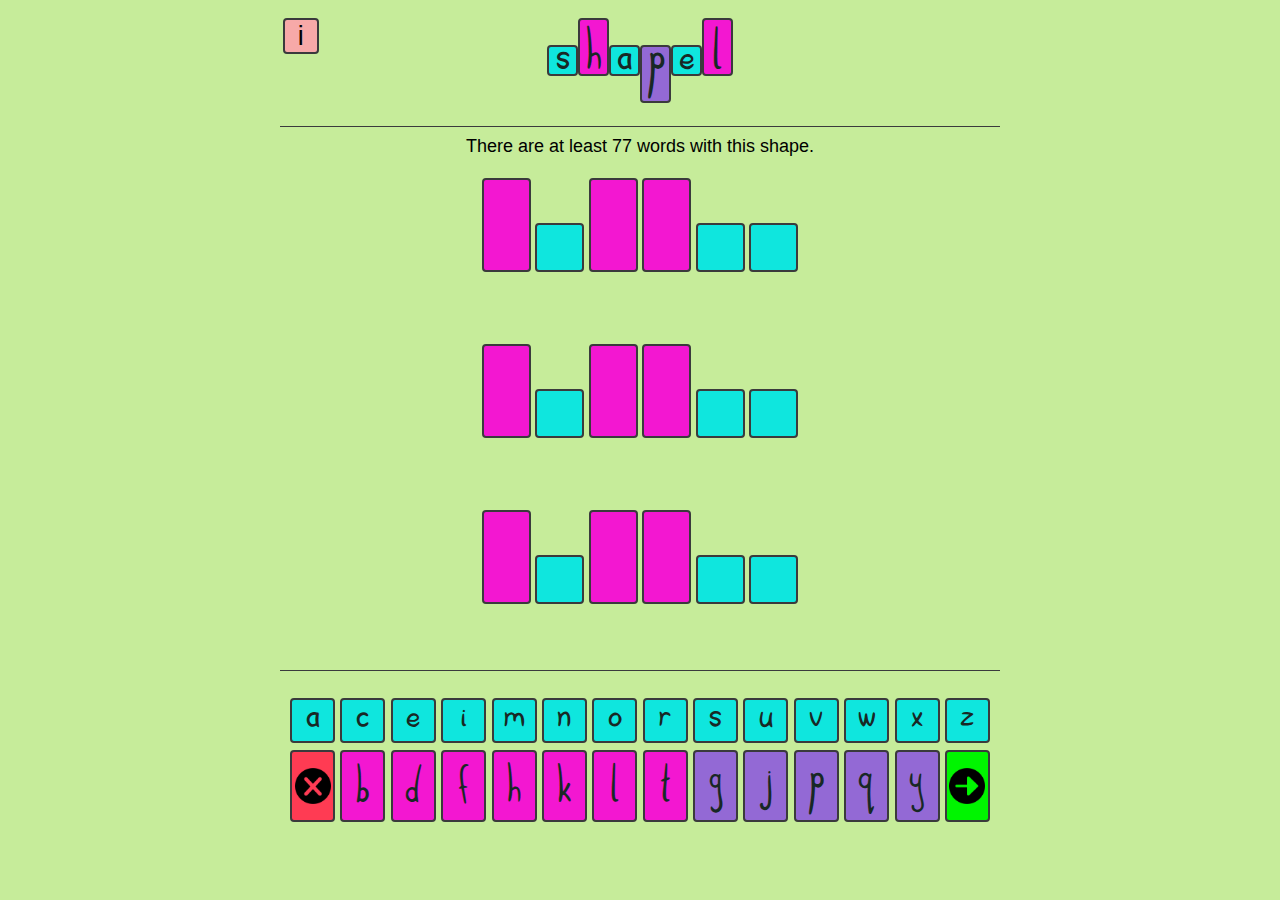
==== shapel-random.html @ eebecb9c "Shapel Prototype" ====
<!DOCTYPE html>
<html lang="en">
<head>
    <meta charset="UTF-8">
    <meta name="viewport" content="width=device-width, initial-scale=1.0">
    <title>shapel</title>

    <script type="module" src="js/main.js"></script>

    <link rel="stylesheet" href="css/styles.css"/>
    <link rel="stylesheet" href="https://cdnjs.cloudflare.com/ajax/libs/animate.css/4.1.1/animate.min.css"/>
</head>
<body>
    <div id="container">
        <div id="game">
            <header>
                <div class="info-container"><button id="info-button">i</button></div>
                <div class="title-container">
                    <div class="logo-small">s</div>
                    <div class="logo-high">h</div>
                    <div class="logo-small">a</div>
                    <div class="logo-low">p</div>
                    <div class="logo-small">e</div>
                    <div class="logo-high">l</div>
                </div>
            </header>
            
            <!-- Hidden rules box -->
            <div id="info-box" class="info-box">
                <div class="info-box-content">
                    <span class="close">&times;</span>
                    <h3>How to play shapel</h3>
                    <p>Guess a hidden word from its shape!</p>
                    <ul>
                        <li>The answer will be a <u>common Australian-English</u> word that is <u>not</u> a proper noun, acronym, or plural.</li>
                        <li>Only letters with the correct shape can go in a slot, e.g. <b style="background-color: rgb(243, 23, 209);">_b_</b> in a tall slot, <b style="background-color: rgb(147, 105, 213);">_y_</b> in 
                            a low slot and <b style="background-color: rgb(15, 230, 222);">_a_</b> in a small slot.</li>
                        <li>A guess doesn't need to be a real word.</li>
                        <li>Letters will change to <b style="background-color: rgb(255, 209, 102); border: 2px;">yellow</b> if they are <u>in the word</u> - sorry, no right-place clues here!</li>
                        <li>If you get the <b style="background-color: rgb(90, 255, 21);">correct word</b>, your score will go up: 4pts for 1 guess, 3pts for 2 guesses, 2pts for 3 guesses.</li>
                        <li>If you don't get the word, but you guessed something with all the right letters, you get 1 pity point.</li>
                        <li>The 'number of words with this shape' clue is an estimation based on our custom word-list, you might know more words than the number says!</li>
                        <li>There is a <b>new word</b> every day at midnight.</li>
                        <!-- <u>2pm Australian time</u> (GMT+11). -->
                    </ul>
                </div>
            </div>

            <div id="word-stats">There are x words with this shape.</div>

            <div id="board-container">
                <div id="board"></div>
            </div>
            
            <div id="replaceable-section">
                <div id="phone-kb" class="keyboard-container">
                    <div class="keyboard-row">
                        <button data-key="a">a</button>
                        <button data-key="c">c</button>
                        <button data-key="e">e</button>
                        <button data-key="i">i</button>
                        <button data-key="m">m</button>
                        <button data-key="n">n</button>
                        <button data-key="o">o</button>
                    </div>
                    <div class="keyboard-row">
                        <button data-key="r">r</button>
                        <button data-key="s">s</button>
                        <button data-key="u">u</button>
                        <button data-key="v">v</button>
                        <button data-key="w">w</button>
                        <button data-key="x">x</button>
                        <button data-key="z">z</button>
                    </div>
                    <div class="keyboard-row">
                        <button data-key="b">b</button>
                        <button data-key="d">d</button>
                        <button data-key="f">f</button>
                        <button data-key="h">h</button>
                        <button data-key="k">k</button>
                        <button data-key="l">l</button>
                        <button data-key="t">t</button>
                    </div>
                    <div class="keyboard-row">
                        <button data-key="del" class="delete-button"></button>
                        <button data-key="g">g</button>
                        <button data-key="j">j</button>
                        <button data-key="p">p</button>
                        <button data-key="q">q</button>
                        <button data-key="y">y</button>
                        <button data-key="enter" class="submit-button"></button>
                    </div>
                </div>
                <div id="desktop-kb" class="keyboard-container">
                    <div class="keyboard-row">
                        <button data-key="a">a</button>
                        <button data-key="c">c</button>
                        <button data-key="e">e</button>
                        <button data-key="i">i</button>
                        <button data-key="m">m</button>
                        <button data-key="n">n</button>
                        <button data-key="o">o</button>
                        <button data-key="r">r</button>
                        <button data-key="s">s</button>
                        <button data-key="u">u</button>
                        <button data-key="v">v</button>
                        <button data-key="w">w</button>
                        <button data-key="x">x</button>
                        <button data-key="z">z</button>
                    </div>
                    <div class="keyboard-row">
                        <button data-key="del" class="delete-button"></button>
                        <button data-key="b">b</button>
                        <button data-key="d">d</button>
                        <button data-key="f">f</button>
                        <button data-key="h">h</button>
                        <button data-key="k">k</button>
                        <button data-key="l">l</button>
                        <button data-key="t">t</button>
                        <button data-key="g">g</button>
                        <button data-key="j">j</button>
                        <button data-key="p">p</button>
                        <button data-key="q">q</button>
                        <button data-key="y">y</button>
                        <button data-key="enter" class="submit-button"></button>
                    </div>
                </div>
            </div>
        </div>
    </div>
</body>
</html>
---- css/styles.css ----
* {
    margin: 0;
    padding: 0;
    justify-content: center;
    text-align: center;
}

@font-face {
    font-family: shapel;
    src: url(Shapel1Longer-Regular.ttf);
}

html, body {
    height: 100%;
    font-family: "Lucida Sans", "Lucida Sans Regular", 'Lucida Grande', 
    'Lucida Sans Unicode', Geneva, Verdana, sans-serif;
    background-color: rgb(198, 236, 154);
}

#container {
    display: flex;
    height: 100vh;
}

#game {
    width: 100%;
    max-width: 45vh;
    height: 100%;
    flex-direction: column;
}

/* If the width is greater than the height (i.e. landscape). */
@media (min-width:100vh) {
    #game {max-width: 80vh}
}

header {
    margin-top: 2vh;
    height: 12vh;
    border-bottom: 1px solid rgb(58, 58, 60);
}

.title-container {
    display: flex;
    justify-content: center;
    width: 100%;
}

#board-container {
    display: flex;
    height: 44vh;
    justify-content: center;
    align-items: center;
    overflow: hidden;
    padding-top: 0vh;
    padding-bottom: 1vh;
}

#board, #results-grid {
    display: grid;
    grid-template-columns: repeat(6, 1fr);
    grid-row-gap: 2vh;
    grid-column-gap: 0.5vh;
    box-sizing: border-box;
}

/* If the width is greater than the height (i.e. landscape). */
@media (min-width:100vh) {
    #board-container {height: 55vh}
    #board {grid-row-gap: 3vh;}
}

#results {
    display: flex;
    height: 17vh;
    justify-content: top;
    align-items: top;
    overflow: hidden;
    border-top: 1px solid rgb(58, 58, 60);
    padding-top: 1vh;
}

#stats {
    display: grid;
    grid-template-columns: repeat(2, 1fr);
    height: 10vh;
    justify-content: top;
    align-items: top;
    overflow: hidden;
    width: 100%;
}

#controls {
    display: grid;
    grid-template-columns: repeat(2, 1fr);
    height: 5vh;
    text-align: center;
    align-items: top;
    overflow: hidden;
    width: 100%;
    padding-bottom: 3vh;
}

.stats div, .stats button {
    padding: 0vh;
}

.small, .high, .low, .logo-small, .logo-low, .logo-high {
    width: 4vh;
    height: 4vh;
    font-size: 7vh;
    color: rgb(24, 40, 37);
    border: 2px solid rgb(58, 58, 60);
    border-radius: 4px;
    text-transform: lowercase;
    font-family: shapel;
    line-height: 4.5vh;

    display: flex;
    justify-content: center;
    align-content: center;
}

.small, .logo-small {
    background-color: rgb(15, 230, 222);
    margin-top: 4vh;
    margin-bottom: 4vh;
}

.high, .logo-high {
    background-color: rgb(243, 23, 209);
    padding-top: 4vh;
    margin-bottom: 4vh;
}

.low, .logo-low {
    background-color: rgb(147, 105, 213);
    margin-top: 4vh;
    padding-bottom: 4vh;
}

/* If the width is greater than the height (i.e. landscape). */
@media (min-width:100vh) {
    .small, .high, .low {
        font-size: 8vh;
        line-height: 5.5vh;
        width: 5vh;
        height: 5vh;
    }

    .small {
        margin-top: 5vh;
        margin-bottom: 5vh;
    }
    .high {
        padding-top: 5vh;
        margin-bottom: 5vh;
    }
    .low {
        margin-top: 5vh;
        padding-bottom: 5vh;
    }
}

.logo-small, .logo-low, .logo-high {
    line-height: 3.5vh;
    width: 3vh;
    height: 3vh;
    font-size: 5vh;
}

.logo-small {
    margin-top: 3vh;
    margin-bottom: 3vh;
}

.logo-high {
    padding-top: 3vh;
    margin-bottom: 3vh;
}

.logo-low {
    margin-top: 3vh;
    padding-bottom: 3vh;
}

#phone-kb, #desktop-kb {
    border-top: 1px solid rgb(58, 58, 60);
    padding-top: 3vh;
    height: 20vh;
    position: relative;
}

#desktop-kb {
    display:none;
}
/* If the width is greater than the height (i.e. landscape). */
@media (min-width:100vh) {
    #desktop-kb {display:block}
    #phone-kb {display:none}
}

.keyboard-row {
    display: flex;
    justify-content: center;
    width: 100%;
    margin: 0 auto 0.8vh;
    touch-action: manipulation;
}

.keyboard-row button {
    font-family: shapel;
    font-size: 4.5vh;
    font-weight: 200;
    border: 2px solid rgb(58, 58, 60);
    cursor: pointer;
    text-transform: lowercase;
    margin-left: 0.3vh;
    margin-right: 0.3vh;
    border-radius: 4px;
    user-select: none;
}

.small-button {
    background-color: rgb(15, 230, 222);
    color: rgb(24, 40, 37);
    height: 5vh;
    width: 5vh;
    line-height: 0;
}

.high-button {
    background-color: rgb(243, 23, 209);
    color: rgb(24, 40, 37);
    height: 8vh;
    width: 5vh;
    padding-top: 1vh;
}

.low-button {
    background-color: rgb(147, 105, 213);
    color: rgb(24, 40, 37);
    height: 8vh;
    width: 5vh;
    padding-bottom: 1vh;
    line-height: 4vh;
}

.keyboard-row button.delete-button, .keyboard-row button.submit-button {
    margin-top: 0;
    height: 8vh;
    width: 5vh;
    background-size: 4vh;
    background-repeat: no-repeat;
    background-position: center center;
}

.keyboard-row button.delete-button {
    background-image: url(images/NewDelete.png);
    background-color: rgb(255, 59, 83);
}

.keyboard-row button.submit-button {
    background-image: url(images/NewSubmit.png);
    background-color: rgb(0, 245, 0);
}

button.post-game {
    background-color: rgb(247, 169, 168);
    display: block;
    border: 2px solid rgb(58, 58, 60);
    cursor: pointer;
    margin-left: 3vh;
    margin-right: 3vh;
    border-radius: 4px;
    user-select: none;
}

.game-stats {
    font-size: 2.5vh;
}

.info-container {
    position: absolute;
    float: right;
}

#info-button {
    background-color: rgb(247, 169, 168);
    /* font-family: shapel; */
    height: 4vh;
    width: 4vh;
    font-size: 3vh;
    font-weight: 200;
    font-style: bold;
    border: 2px solid rgb(58, 58, 60);
    cursor: pointer;
    text-transform: lowercase;
    padding-left: 0.3vh;
    padding-right: 0.3vh;
    margin-left: 0.3vh;
    margin-right: 0.3vh;
    margin-top: 0vh;
    border-radius: 4px;
    user-select: none;
    float: right;
}

.info-box {
    display: none; /* Hidden by default */
    position: fixed; /* Stay in place */
    z-index: 1; /* Sit on top */
    padding-top: 10vh; /* Location of the box */
    left: 0;
    top: 0;
    width: 100%; /* Full width */
    height: 100%; /* Full height */
    overflow: auto; /* Enable scroll if needed */
    background-color: rgb(0,0,0); /* Fallback color */
    background-color: rgba(0,0,0,0.4); /* Black w/ opacity */
}

.info-box-content {
    text-align: center;
    background-color: rgb(243, 218, 216);
    border-radius: 4px;
    max-width: min(80vh, 80vw);
    margin: auto; /* 5vh; */
    padding: 3vh;
    border: 1px solid #888;
    /* width: 80%; */
}

.info-box-content ul, .info-box-content li {
    list-style-position: outside;
    text-align: left;
    margin-top: min(2vh, 4vw);
    margin-bottom: min(1vh, 2vw);
    margin-left: min(1vh, 2vw);
}

.info-box-content h3, .info-box-content p {
    margin-bottom: min(2vh, 4vw);
}

.info-box-content li {
    font-size: min(2vh, 4vw);
}

.info-box-content h3 {
    font-size: min(3vh, 6vw);
}

.info-box-content p {
    font-size: min(2.5vh, 5vw);
}


/* The Close Button */
.close {
    color: #aaaaaa;
    float: right;
    font-size: 28px;
    font-weight: bold;
}

.close:hover,
.close:focus {
    color: #000;
    text-decoration: none;
    cursor: pointer;
}


#WrongPlace {
    background-color: rgb(255, 209, 102);
}

#RightPlace {
    background-color: rgb(255, 209, 102);
}

#NotInWord {
    background-color: rgb(205, 245, 165);
    color: rgb(190, 230, 150);
    border: rgb(190, 230, 150);
}

#word-stats {
    padding-top: 1vh;
    padding-bottom: 1vh;
    font-size: 2vh;
}

.spacer-half {
    flex-grow: 0;
    border: 0.2vh solid rgb(58, 58, 60);
    background-color: rgb(58, 58, 60);
    margin-right: 0.6vh;
}

/*
Colour ideas:
- lavender: 237, 227, 233
- vanilla: 238, 227, 171
- rose: 243, 218, 216
- coral: 224, 141, 121
- tangerine: 255, 147, 79
- orange: 24, 40, 37
- bright green: 90, 255, 21
- green: 43, 192, 22
- avocado: 68, 118, 4
- chamoisee (brown): 155, 126, 70
- onyx: 50, 55, 59
- navy: 27, 40, 69
- gunmetal: 24, 40, 37
*/
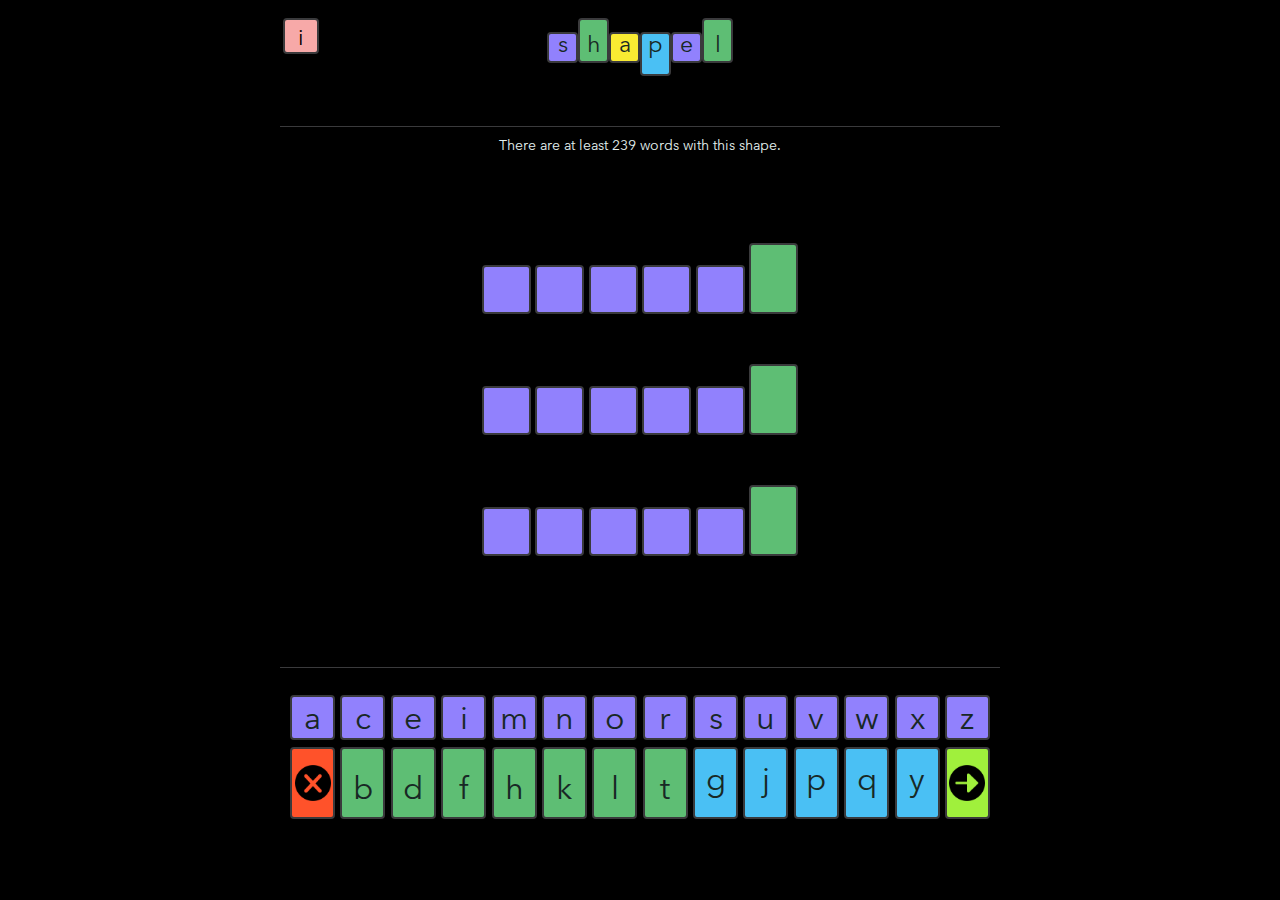
==== commit decdedec: "Font and padding changes" ====
--- a/shapel-random.html
+++ b/shapel-random.html
@@ -18,7 +18,7 @@
                 <div class="title-container">
                     <div class="logo-small">s</div>
                     <div class="logo-high">h</div>
-                    <div class="logo-small">a</div>
+                    <div class="logo-small wrongPlaceCol">a</div>
                     <div class="logo-low">p</div>
                     <div class="logo-small">e</div>
                     <div class="logo-high">l</div>
@@ -33,11 +33,11 @@
                     <p>Guess a hidden word from its shape!</p>
                     <ul>
                         <li>The answer will be a <u>common Australian-English</u> word that is <u>not</u> a proper noun, acronym, or plural.</li>
-                        <li>Only letters with the correct shape can go in a slot, e.g. <b style="background-color: rgb(243, 23, 209);">_b_</b> in a tall slot, <b style="background-color: rgb(147, 105, 213);">_y_</b> in 
-                            a low slot and <b style="background-color: rgb(15, 230, 222);">_a_</b> in a small slot.</li>
+                        <li>Only letters with the correct shape can go in a slot, e.g. <b class="highCol">_b_</b> in a tall slot, <b class="lowCol">_y_</b> in 
+                            a low slot and <b class="smallCol">_a_</b> in a small slot.</li>
                         <li>A guess doesn't need to be a real word.</li>
-                        <li>Letters will change to <b style="background-color: rgb(255, 209, 102); border: 2px;">yellow</b> if they are <u>in the word</u> - sorry, no right-place clues here!</li>
-                        <li>If you get the <b style="background-color: rgb(90, 255, 21);">correct word</b>, your score will go up: 4pts for 1 guess, 3pts for 2 guesses, 2pts for 3 guesses.</li>
+                        <li>Letters will change to <b class="wrongPlaceCol">yellow</b> if they are <u>in the word</u> - sorry, no right-place clues here!</li>
+                        <li>If you get the <b class="answerCol">correct word</b>, your score will go up: 4pts for 1 guess, 3pts for 2 guesses, 2pts for 3 guesses.</li>
                         <li>If you don't get the word, but you guessed something with all the right letters, you get 1 pity point.</li>
                         <li>The 'number of words with this shape' clue is an estimation based on our custom word-list, you might know more words than the number says!</li>
                         <li>There is a <b>new word</b> every day at midnight.</li>
--- a/css/styles.css
+++ b/css/styles.css
@@ -1,20 +1,70 @@
+@font-face {
+    font-family: info;
+    src: url(Avenir_Next.ttf);
+    /*src: url(Shapel1Longer-Regular.ttf);*/
+}
+
 * {
     margin: 0;
     padding: 0;
     justify-content: center;
     text-align: center;
+    font-family: info;
+}
+
+:root {
+    --smallCol: #9181FD;
+    --highCol:  #5EBE74;
+    --lowCol: #4AC0F4;
+    --correctCol: #F9EB32;
+    --answerCol: #F9EB32;
+    --deleteCol: #FF522A;
+    --submitCol: #A0F03C;
+    --infoCol: #f7a9a8;
+    --infoBoxCol: #f3dad8;
+    --infoBoxCloseCol: #a3a3a3;
+    --infoBoxCloseHoverCol: #000000;
+    --backgroundCol: #000000;
+    --outlineCol: #3a3a3c;
+    --textCol: #182825;
+    --scoreTextCol: #e4f0ee;
+    /*Set to: 1 for Custom Font, 0.8 for Avenir.*/
+    --fontSizeMult: 0.8;
+    /*Set to: 1 for Custom Font, 0.65 for Avenir.*/
+    --lineHeightMult: 0.65;
+    /*Set to: 1 for original design, 0.5 for new design.*/
+    --paddingMult: 0.5;
+}
+
+/*Avenir settings.*/
+:root {
+    --fontSizeMult: 0.8;
+    --lineHeightMult: 0.65;
+    --paddingMult: 0.5;
+}
+
+@font-face {
+    font-family: shapel;
+    src: url(Avenir_Next.ttf);
+}
+
+/*Custom Shapel font settings.
+:root {
+    --fontSizeMult: 1;
+    --lineHeightMult: 1;
+    --paddingMult: 1;
 }
 
 @font-face {
     font-family: shapel;
     src: url(Shapel1Longer-Regular.ttf);
-}
+}*/
 
 html, body {
     height: 100%;
     font-family: "Lucida Sans", "Lucida Sans Regular", 'Lucida Grande', 
     'Lucida Sans Unicode', Geneva, Verdana, sans-serif;
-    background-color: rgb(198, 236, 154);
+    background-color: var(--backgroundCol);
 }
 
 #container {
@@ -37,7 +87,7 @@
 header {
     margin-top: 2vh;
     height: 12vh;
-    border-bottom: 1px solid rgb(58, 58, 60);
+    border-bottom: 1px solid var(--outlineCol);
 }
 
 .title-container {
@@ -76,7 +126,7 @@
     justify-content: top;
     align-items: top;
     overflow: hidden;
-    border-top: 1px solid rgb(58, 58, 60);
+    border-top: 1px solid var(--outlineCol);
     padding-top: 1vh;
 }
 
@@ -108,84 +158,87 @@
 .small, .high, .low, .logo-small, .logo-low, .logo-high {
     width: 4vh;
     height: 4vh;
-    font-size: 7vh;
-    color: rgb(24, 40, 37);
-    border: 2px solid rgb(58, 58, 60);
+    font-size: calc(7vh * var(--fontSizeMult));
+    color: var(--textCol);
+    border: 2px solid var(--outlineCol);
     border-radius: 4px;
     text-transform: lowercase;
     font-family: shapel;
-    line-height: 4.5vh;
+    line-height: calc(4.5vh * var(--lineHeightMult));
 
     display: flex;
     justify-content: center;
     align-content: center;
 }
 
-.small, .logo-small {
-    background-color: rgb(15, 230, 222);
-    margin-top: 4vh;
-    margin-bottom: 4vh;
-}
-
-.high, .logo-high {
-    background-color: rgb(243, 23, 209);
-    padding-top: 4vh;
-    margin-bottom: 4vh;
-}
-
-.low, .logo-low {
-    background-color: rgb(147, 105, 213);
-    margin-top: 4vh;
-    padding-bottom: 4vh;
+.small {
+    background-color: var(--smallCol);
+    margin-top: calc(4vh * var(--paddingMult));
+    margin-bottom: calc(4vh * var(--paddingMult));
+}
+
+.high {
+    background-color: var(--highCol);
+    padding-top: calc(4vh * var(--paddingMult));
+    margin-bottom: calc(4vh * var(--paddingMult));
+}
+
+.low {
+    background-color: var(--lowCol);
+    margin-top: calc(4vh * var(--paddingMult));
+    padding-bottom: calc(4vh * var(--paddingMult));
 }
 
 /* If the width is greater than the height (i.e. landscape). */
 @media (min-width:100vh) {
     .small, .high, .low {
-        font-size: 8vh;
-        line-height: 5.5vh;
+        font-size: calc(8vh * var(--fontSizeMult));
+        line-height: calc(5.5vh * var(--lineHeightMult));
         width: 5vh;
         height: 5vh;
     }
 
     .small {
-        margin-top: 5vh;
-        margin-bottom: 5vh;
+        margin-top: calc(5vh * var(--paddingMult));
+        margin-bottom: calc(5vh * var(--paddingMult));
     }
     .high {
-        padding-top: 5vh;
-        margin-bottom: 5vh;
+        padding-top: calc(5vh * var(--paddingMult));
+        margin-bottom: calc(5vh * var(--paddingMult));
     }
     .low {
-        margin-top: 5vh;
-        padding-bottom: 5vh;
+        margin-top: calc(5vh * var(--paddingMult));
+        padding-bottom: calc(5vh * var(--paddingMult));
     }
 }
 
 .logo-small, .logo-low, .logo-high {
-    line-height: 3.5vh;
+    line-height: calc(3.5vh * var(--lineHeightMult));
     width: 3vh;
     height: 3vh;
-    font-size: 5vh;
+    font-size: calc(5vh * var(--paddingMult));
 }
 
 .logo-small {
-    margin-top: 3vh;
-    margin-bottom: 3vh;
+    background-color: var(--smallCol);
+    margin-top: calc(3vh * var(--paddingMult));
+    margin-bottom: calc(3vh * var(--paddingMult));
 }
 
 .logo-high {
-    padding-top: 3vh;
-    margin-bottom: 3vh;
+    background-color: var(--highCol);
+    padding-top: calc(3vh * var(--paddingMult));
+    margin-bottom: calc(3vh * var(--paddingMult));
 }
 
 .logo-low {
-    margin-top: 3vh;
-    padding-bottom: 3vh;
+    background-color: var(--lowCol);
+    margin-top: calc(3vh * var(--paddingMult));
+    padding-bottom: calc(3vh * var(--paddingMult));
 }
 
 #phone-kb, #desktop-kb {
-    border-top: 1px solid rgb(58, 58, 60);
+    border-top: 1px solid var(--outlineCol);
     padding-top: 3vh;
     height: 20vh;
     position: relative;
@@ -210,9 +263,9 @@
 
 .keyboard-row button {
     font-family: shapel;
-    font-size: 4.5vh;
+    font-size: calc(4.5vh * var(--fontSizeMult));
     font-weight: 200;
-    border: 2px solid rgb(58, 58, 60);
+    border: 2px solid var(--outlineCol);
     cursor: pointer;
     text-transform: lowercase;
     margin-left: 0.3vh;
@@ -222,28 +275,28 @@
 }
 
 .small-button {
-    background-color: rgb(15, 230, 222);
-    color: rgb(24, 40, 37);
+    background-color: var(--smallCol);
+    color: var(--textCol);
     height: 5vh;
     width: 5vh;
     line-height: 0;
 }
 
 .high-button {
-    background-color: rgb(243, 23, 209);
-    color: rgb(24, 40, 37);
+    background-color: var(--highCol);
+    color: var(--textCol);
     height: 8vh;
     width: 5vh;
     padding-top: 1vh;
 }
 
 .low-button {
-    background-color: rgb(147, 105, 213);
-    color: rgb(24, 40, 37);
+    background-color: var(--lowCol);
+    color: var(--textCol);
     height: 8vh;
     width: 5vh;
     padding-bottom: 1vh;
-    line-height: 4vh;
+    line-height: calc(4vh * var(--lineHeightMult));
 }
 
 .keyboard-row button.delete-button, .keyboard-row button.submit-button {
@@ -257,18 +310,18 @@
 
 .keyboard-row button.delete-button {
     background-image: url(images/NewDelete.png);
-    background-color: rgb(255, 59, 83);
+    background-color: var(--deleteCol);
 }
 
 .keyboard-row button.submit-button {
     background-image: url(images/NewSubmit.png);
-    background-color: rgb(0, 245, 0);
+    background-color: var(--submitCol);
 }
 
 button.post-game {
-    background-color: rgb(247, 169, 168);
+    background-color: var(--infoCol);
     display: block;
-    border: 2px solid rgb(58, 58, 60);
+    border: 2px solid var(--outlineCol);
     cursor: pointer;
     margin-left: 3vh;
     margin-right: 3vh;
@@ -277,7 +330,8 @@
 }
 
 .game-stats {
-    font-size: 2.5vh;
+    font-size: calc(2.5vh * var(--fontSizeMult));
+    color: var(--scoreTextCol);
 }
 
 .info-container {
@@ -286,14 +340,14 @@
 }
 
 #info-button {
-    background-color: rgb(247, 169, 168);
+    background-color: var(--infoCol);
     /* font-family: shapel; */
     height: 4vh;
     width: 4vh;
-    font-size: 3vh;
+    font-size: calc(3vh * var(--fontSizeMult));
     font-weight: 200;
     font-style: bold;
-    border: 2px solid rgb(58, 58, 60);
+    border: 2px solid var(--outlineCol);
     cursor: pointer;
     text-transform: lowercase;
     padding-left: 0.3vh;
@@ -322,7 +376,7 @@
 
 .info-box-content {
     text-align: center;
-    background-color: rgb(243, 218, 216);
+    background-color: #f3dad8;
     border-radius: 4px;
     max-width: min(80vh, 80vw);
     margin: auto; /* 5vh; */
@@ -344,58 +398,82 @@
 }
 
 .info-box-content li {
-    font-size: min(2vh, 4vw);
+    font-size: min(calc(2vh * var(--fontSizeMult)), calc(4vw * var(--fontSizeMult)));
 }
 
 .info-box-content h3 {
-    font-size: min(3vh, 6vw);
+    font-size: min(calc(3vh * var(--fontSizeMult)), calc(6vw * var(--fontSizeMult)));
 }
 
 .info-box-content p {
-    font-size: min(2.5vh, 5vw);
+    font-size: min(calc(2.5vh * var(--fontSizeMult)), calc(5vw * var(--fontSizeMult)));
 }
 
 
 /* The Close Button */
 .close {
-    color: #aaaaaa;
+    color: var(--infoBoxCloseCol);
     float: right;
-    font-size: 28px;
+    font-size: 2vh;
     font-weight: bold;
 }
 
 .close:hover,
 .close:focus {
-    color: #000;
+    color: var(--infoBoxCloseHoverCol);
     text-decoration: none;
     cursor: pointer;
 }
 
+.wrongPlaceCol {
+    background-color: var(--correctCol);
+}
+
+.rightPlaceCol {
+    background-color: var(--correctCol);
+}
+
+.smallCol {
+    background-color: var(--smallCol);
+}
+
+.highCol {
+    background-color: var(--highCol);
+}
+
+.lowCol {
+    background-color: var(--lowCol);
+}
+
+.answerCol {
+    background-color: var(--correctCol);
+}
 
 #WrongPlace {
-    background-color: rgb(255, 209, 102);
+    background-color: var(--correctCol);
 }
 
 #RightPlace {
-    background-color: rgb(255, 209, 102);
+    background-color: var(--correctCol);
 }
 
 #NotInWord {
-    background-color: rgb(205, 245, 165);
-    color: rgb(190, 230, 150);
-    border: rgb(190, 230, 150);
+    background-color: var(--backgroundCol);
+    color: var(--backgroundCol);
+    border: var(--backgroundCol);
 }
 
 #word-stats {
     padding-top: 1vh;
     padding-bottom: 1vh;
-    font-size: 2vh;
+    font-size: calc(2vh * var(--fontSizeMult));;
+    color: var(--scoreTextCol);
 }
 
 .spacer-half {
     flex-grow: 0;
-    border: 0.2vh solid rgb(58, 58, 60);
-    background-color: rgb(58, 58, 60);
+    border: 0.2vh solid var(--outlineCol);
+    background-color: var(--outlineCol);
     margin-right: 0.6vh;
 }
 
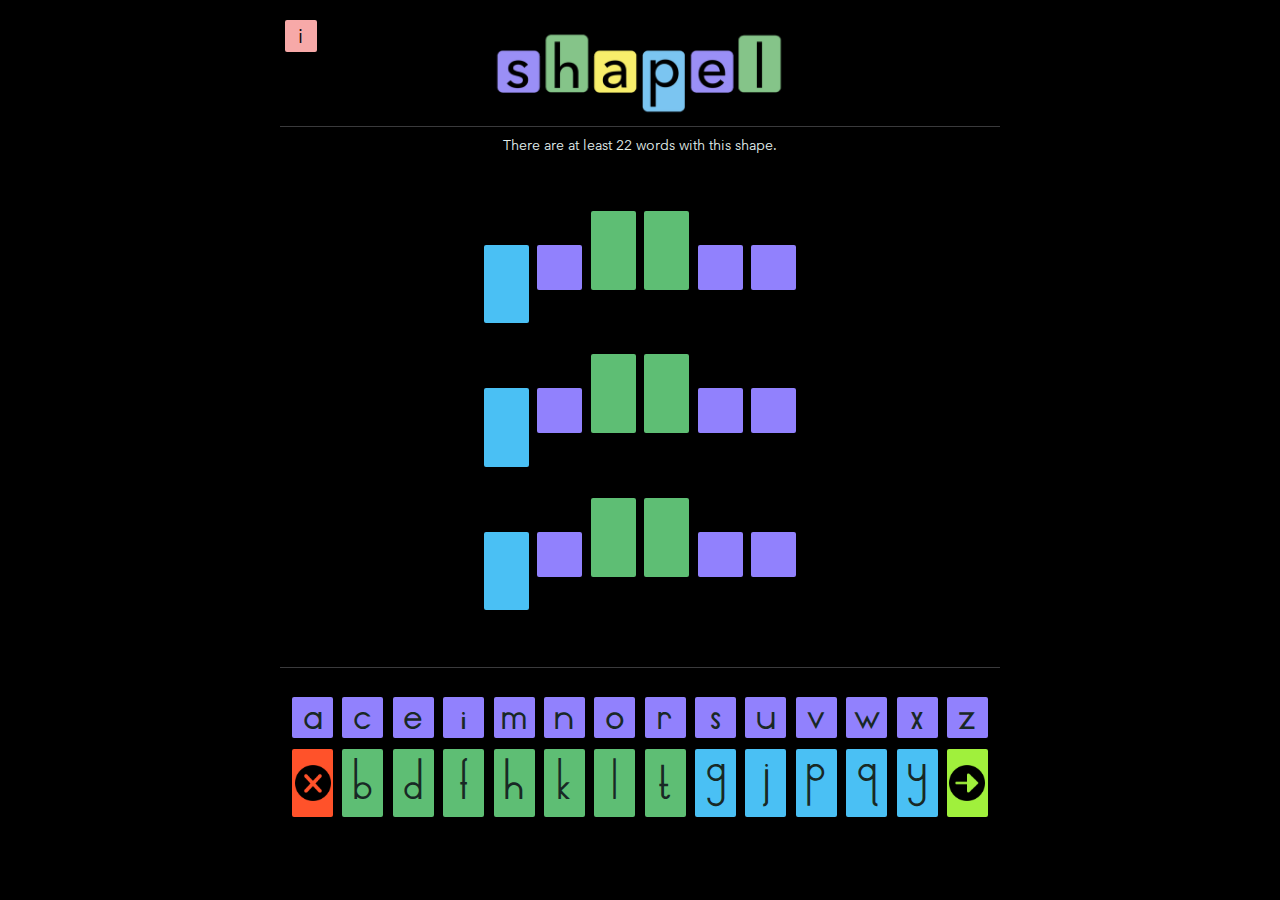
==== commit 721ab9c3: "Bold text, centered buttons, logo image" ====
--- a/shapel-random.html
+++ b/shapel-random.html
@@ -16,12 +16,15 @@
             <header>
                 <div class="info-container"><button id="info-button">i</button></div>
                 <div class="title-container">
+                    <img src="css/images/Logo.png" class="logo-image"></img>
+                    <!-- Hidden rules box
                     <div class="logo-small">s</div>
                     <div class="logo-high">h</div>
                     <div class="logo-small wrongPlaceCol">a</div>
                     <div class="logo-low">p</div>
                     <div class="logo-small">e</div>
                     <div class="logo-high">l</div>
+                    -->
                 </div>
             </header>
             
--- a/css/styles.css
+++ b/css/styles.css
@@ -1,7 +1,6 @@
 @font-face {
     font-family: info;
     src: url(Avenir_Next.ttf);
-    /*src: url(Shapel1Longer-Regular.ttf);*/
 }
 
 * {
@@ -17,7 +16,7 @@
     --highCol:  #5EBE74;
     --lowCol: #4AC0F4;
     --correctCol: #F9EB32;
-    --answerCol: #F9EB32;
+    --answerCol: #A0F03C;
     --deleteCol: #FF522A;
     --submitCol: #A0F03C;
     --infoCol: #f7a9a8;
@@ -25,40 +24,28 @@
     --infoBoxCloseCol: #a3a3a3;
     --infoBoxCloseHoverCol: #000000;
     --backgroundCol: #000000;
-    --outlineCol: #3a3a3c;
+    --lineCol: #3a3a3c;
+    --outlineCol: #000000;
     --textCol: #182825;
     --scoreTextCol: #e4f0ee;
-    /*Set to: 1 for Custom Font, 0.8 for Avenir.*/
-    --fontSizeMult: 0.8;
-    /*Set to: 1 for Custom Font, 0.65 for Avenir.*/
-    --lineHeightMult: 0.65;
-    /*Set to: 1 for original design, 0.5 for new design.*/
-    --paddingMult: 0.5;
-}
-
-/*Avenir settings.*/
+}
+
+/*Thin Lines and Curves font settings.*/
 :root {
-    --fontSizeMult: 0.8;
-    --lineHeightMult: 0.65;
-    --paddingMult: 0.5;
-}
-
+    --fontSizeMult: 0.75;
+    --lineHeightMult: 0.95;
+    --paddingMult: 0.75;
+}
 @font-face {
     font-family: shapel;
-    src: url(Avenir_Next.ttf);
-}
-
-/*Custom Shapel font settings.
-:root {
-    --fontSizeMult: 1;
-    --lineHeightMult: 1;
-    --paddingMult: 1;
-}
-
+    font-weight: 600;
+    src: url(ThickLinesandCurves.otf);
+}
 @font-face {
-    font-family: shapel;
-    src: url(Shapel1Longer-Regular.ttf);
-}*/
+    font-family: shapel-buttons;
+    font-weight: 600;
+    src: url(ThickLinesAndCurves-Buttons.otf);
+}
 
 html, body {
     height: 100%;
@@ -87,7 +74,7 @@
 header {
     margin-top: 2vh;
     height: 12vh;
-    border-bottom: 1px solid var(--outlineCol);
+    border-bottom: 1px solid var(--lineCol);
 }
 
 .title-container {
@@ -126,7 +113,7 @@
     justify-content: top;
     align-items: top;
     overflow: hidden;
-    border-top: 1px solid var(--outlineCol);
+    border-top: 1px solid var(--lineCol);
     padding-top: 1vh;
 }
 
@@ -158,12 +145,13 @@
 .small, .high, .low, .logo-small, .logo-low, .logo-high {
     width: 4vh;
     height: 4vh;
-    font-size: calc(7vh * var(--fontSizeMult));
+    font-size: calc(6vh * var(--fontSizeMult));
     color: var(--textCol);
     border: 2px solid var(--outlineCol);
     border-radius: 4px;
     text-transform: lowercase;
     font-family: shapel;
+    font-weight: 600;
     line-height: calc(4.5vh * var(--lineHeightMult));
 
     display: flex;
@@ -212,6 +200,12 @@
     }
 }
 
+.logo-image {
+    height: 12vh;
+    justify-content: center;
+    align-content: center;
+}
+
 .logo-small, .logo-low, .logo-high {
     line-height: calc(3.5vh * var(--lineHeightMult));
     width: 3vh;
@@ -238,7 +232,7 @@
 }
 
 #phone-kb, #desktop-kb {
-    border-top: 1px solid var(--outlineCol);
+    border-top: 1px solid var(--lineCol);
     padding-top: 3vh;
     height: 20vh;
     position: relative;
@@ -262,9 +256,9 @@
 }
 
 .keyboard-row button {
-    font-family: shapel;
-    font-size: calc(4.5vh * var(--fontSizeMult));
-    font-weight: 200;
+    font-family: shapel-buttons;
+    font-size: calc(5.5vh * var(--fontSizeMult));
+    font-weight: 600;
     border: 2px solid var(--outlineCol);
     cursor: pointer;
     text-transform: lowercase;
@@ -341,11 +335,10 @@
 
 #info-button {
     background-color: var(--infoCol);
-    /* font-family: shapel; */
     height: 4vh;
     width: 4vh;
     font-size: calc(3vh * var(--fontSizeMult));
-    font-weight: 200;
+    font-weight: 400;
     font-style: bold;
     border: 2px solid var(--outlineCol);
     cursor: pointer;
@@ -446,7 +439,7 @@
 }
 
 .answerCol {
-    background-color: var(--correctCol);
+    background-color: var(--answerCol);
 }
 
 #WrongPlace {
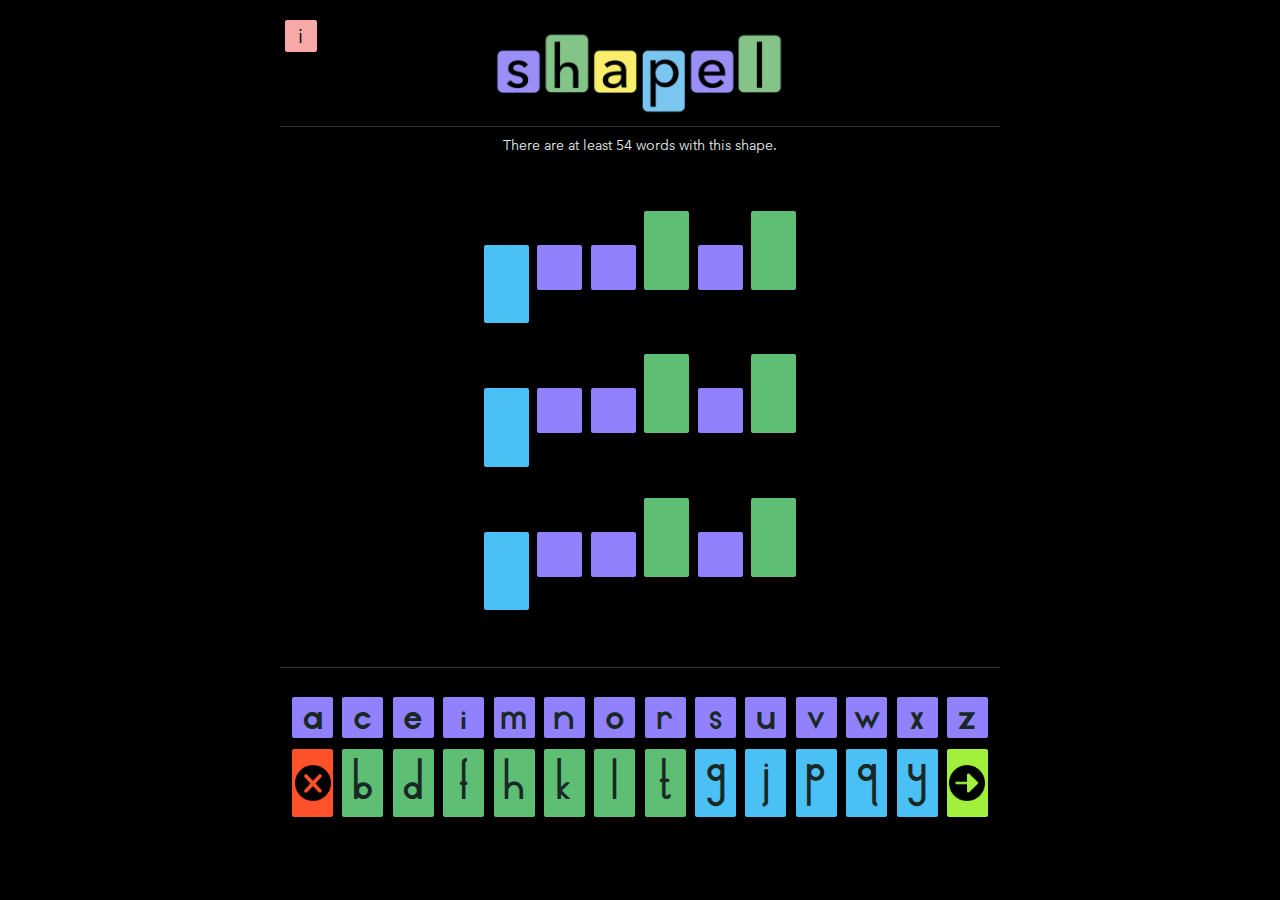
==== commit 73ba45dc: "Added icon" ====
--- a/shapel-random.html
+++ b/shapel-random.html
@@ -4,6 +4,7 @@
     <meta charset="UTF-8">
     <meta name="viewport" content="width=device-width, initial-scale=1.0">
     <title>shapel</title>
+    <link rel="icon" type="image/x-icon" href="/css/images/Icon.png">
 
     <script type="module" src="js/main.js"></script>
 
--- a/css/styles.css
+++ b/css/styles.css
@@ -42,9 +42,19 @@
     src: url(ThickLinesandCurves.otf);
 }
 @font-face {
+    font-family: shapel;
+    font-weight: 800;
+    src: url(ThickLinesandCurves-ExtraBold.otf);
+}
+@font-face {
     font-family: shapel-buttons;
     font-weight: 600;
-    src: url(ThickLinesAndCurves-Buttons.otf);
+    src: url(ThickLinesandCurvesButtons.otf);
+}
+@font-face {
+    font-family: shapel-buttons;
+    font-weight: 800;
+    src: url(ThickLinesandCurvesButtons-ExtraBold.otf);
 }
 
 html, body {
@@ -151,7 +161,7 @@
     border-radius: 4px;
     text-transform: lowercase;
     font-family: shapel;
-    font-weight: 600;
+    font-weight: 800;
     line-height: calc(4.5vh * var(--lineHeightMult));
 
     display: flex;
@@ -258,7 +268,7 @@
 .keyboard-row button {
     font-family: shapel-buttons;
     font-size: calc(5.5vh * var(--fontSizeMult));
-    font-weight: 600;
+    font-weight: 800;
     border: 2px solid var(--outlineCol);
     cursor: pointer;
     text-transform: lowercase;
@@ -442,6 +452,10 @@
     background-color: var(--answerCol);
 }
 
+.safariUpdater {
+    transform: scale(1.0000001);
+}
+
 #WrongPlace {
     background-color: var(--correctCol);
 }
